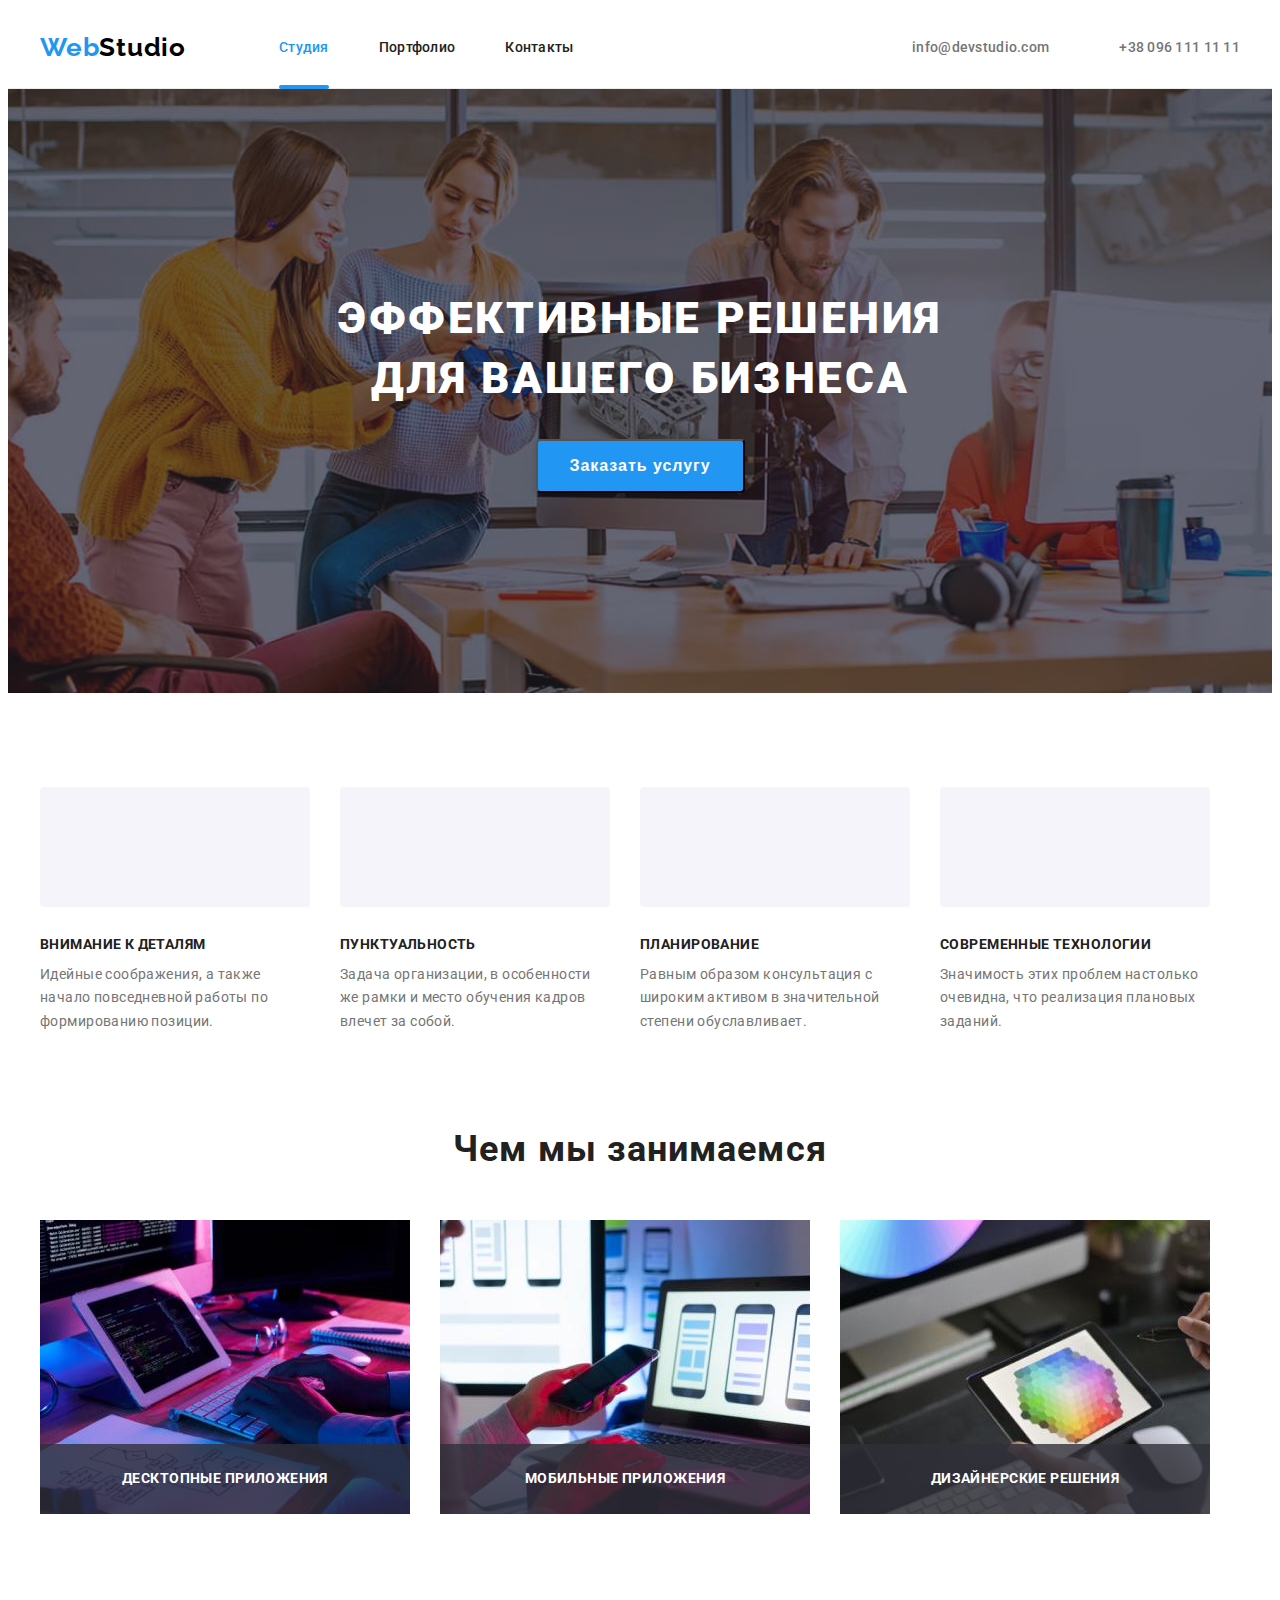
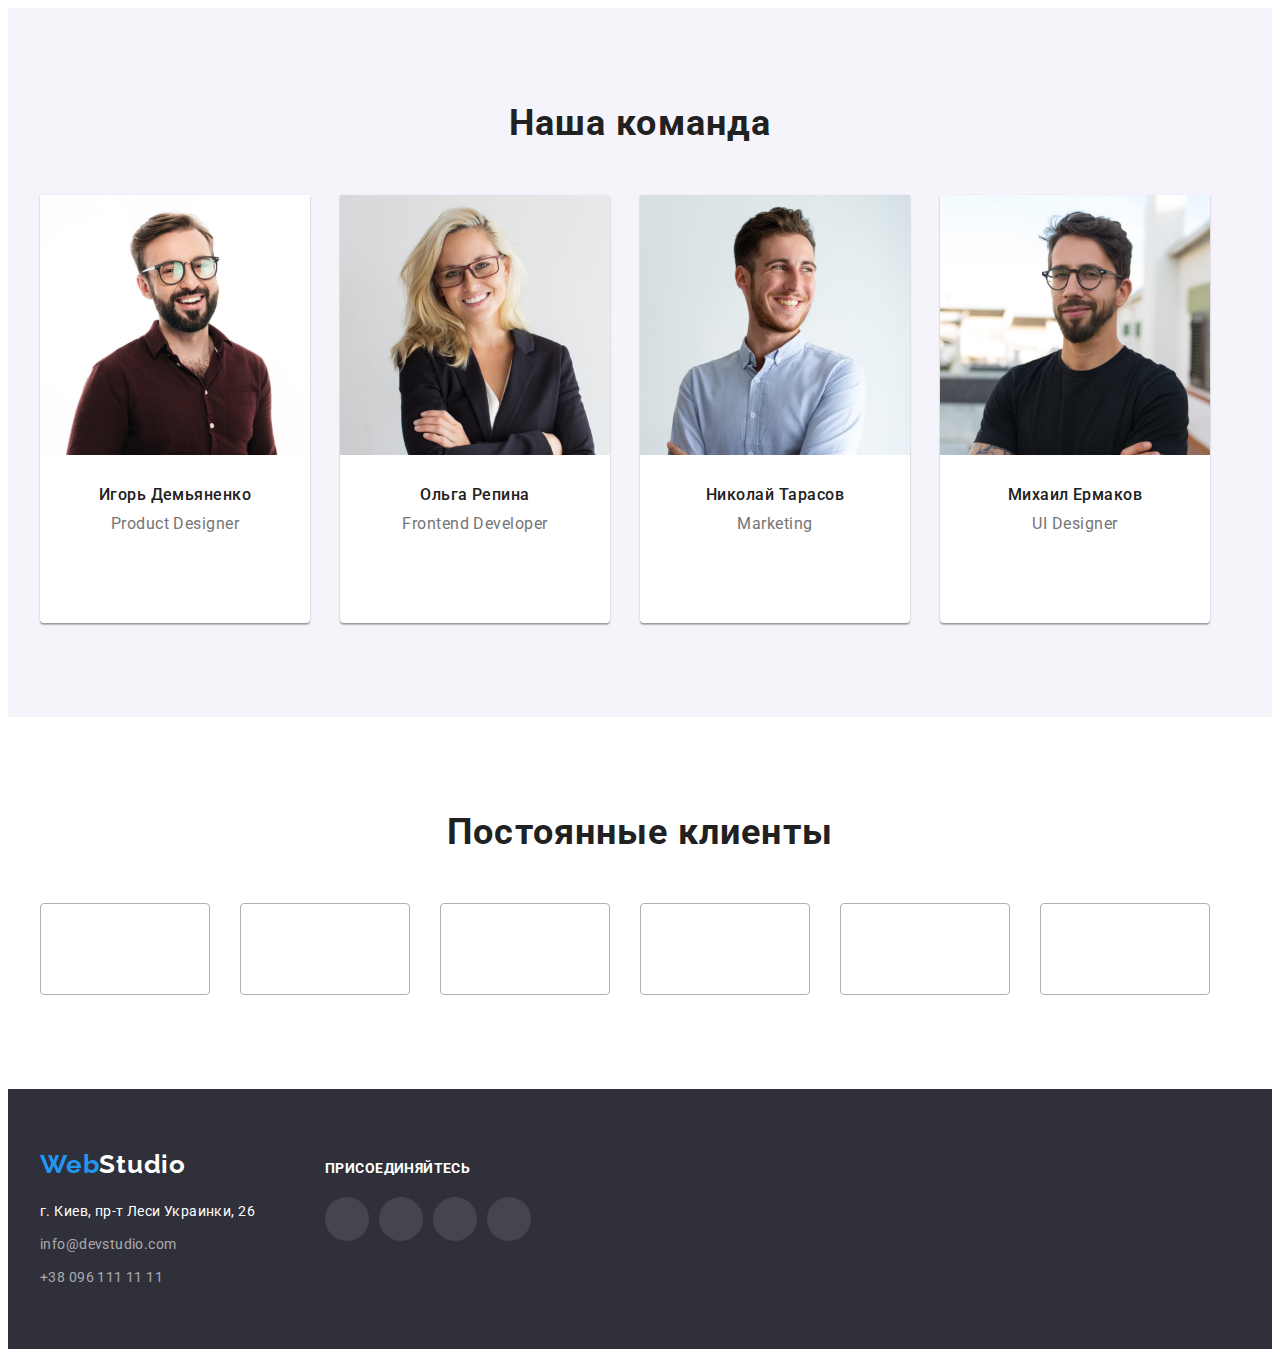
==== index.html @ ac51d645 "Добавляє першу частину модалки" ====
<!DOCTYPE html>
<html lang="ru">
    <head>
        <link rel="stylesheet" href="https://cdnjs.cloudflare.com/ajax/libs/modern-normalize/1.1.0/modern-normalize.min.css" integrity="sha512-wpPYUAdjBVSE4KJnH1VR1HeZfpl1ub8YT/NKx4PuQ5NmX2tKuGu6U/JRp5y+Y8XG2tV+wKQpNHVUX03MfMFn9Q==" crossorigin="anonymous" referrerpolicy="no-referrer"/>
        <meta charset="UTF-8">
        <meta http-equiv="X-UA-Compatible" content="IE=edge">
        <meta name="viewport" content="width=device-width, initial-scale=1.0">
        <title>Студия</title>
        <link rel="preconnect" href="https://fonts.googleapis.com">
        <link rel="preconnect" href="https://fonts.gstatic.com" crossorigin>
        <link href="https://fonts.googleapis.com/css2?family=Raleway:wght@700&family=Roboto:wght@400;500;700;900&display=swap" rel="stylesheet">
        <link rel="stylesheet" href="./css/style.css">
    </head>
    <body>
        <header class="header">
            <div class="container main-menu">
                <a href="./index.html" class="header-logo" lang="en"><span class="logo-first-part">Web</span><span class="logo-second-part">Studio</span></a>
                <nav class="header-nav">
                    <ul class="menu-list">
                        <li class="item"><a class="menu-link link current" href="./index.html">Студия</a></li>
                        <li class="item"><a class="menu-link link" href="./portfolio.html">Портфолио</a></li>
                        <li class="item"><a class="menu-link link" href="">Контакты</a></li>
                    </ul>
                </nav>
                <ul class="header-list">
                    <li class="header-item">
                        <a class="header-contacts link" href="mailto:info@devstudio.com" lang="en">
                        <svg class="header-icon" width="16" height="12">
                            <use href="./images/icons.svg#icon-envelope"></use>
                        </svg>
                        info@devstudio.com</a>
                    </li>
                    <li class="header-item">
                        <a class="header-contacts link" href="tel:+380961111111">
                        <svg class="header-icon" width="10" height="16">
                            <use href="./images/icons.svg#icon-smartphone"></use>
                        </svg>
                        +38 096 111 11 11</a>
                    </li>
                </ul>
            </div>
        </header>
        <main>
            <section class="hero-section">
                <div class="container">
                    <h1 class="hero-title centered">Эффективные решения для вашего бизнеса</h1>
                    <button type="button" class="button hero-btn" data-modal-open>Заказать услугу</button>
                                    </div>
            </section>
            <section class="section">
                <div class="container">
                <h2 class="visually-hidden">Особенности</h2>
                <ul class="features-list">
                    <li class="features-item">
                        <div class="features-icon-bg">
                            <svg class="features-icon" width="70" height="70">
                                <use href="./images/icons.svg#icon-antenna"></use>
                            </svg>
                        </div>
                        <h3 class="features-title">Внимание к деталям</h3>
                        <p class="features-text">Идейные соображения, а также начало повседневной работы по формированию позиции.</p>
                    </li>
                    <li class="features-item">
                        <div class="features-icon-bg">
                            <svg class="features-icon" width="70" height="70">
                                <use href="./images/icons.svg#icon-clock"></use>
                            </svg>
                        </div>
                        <h3 class="features-title">Пунктуальность</h3>
                        <p class="features-text">Задача организации, в особенности же рамки и место обучения кадров влечет за собой.</p>
                    </li>
                    <li class="features-item">
                        <div class="features-icon-bg">
                            <svg class="features-icon" width="70" height="70">
                                <use href="./images/icons.svg#icon-diagram"></use>
                            </svg>
                        </div>
                        <h3 class="features-title">Планирование</h3>
                        <p class="features-text">Равным образом консультация с широким активом в значительной степени обуславливает.</p>
                    </li>
                    <li class="features-item">
                        <div class="features-icon-bg">
                            <svg class="features-icon" width="70" height="70">
                                <use href="./images/icons.svg#icon-astronaut"></use>
                            </svg>
                        </div>
                        <h3 class="features-title">Современные технологии</h3>
                        <p class="features-text">Значимость этих проблем настолько очевидна, что реализация плановых заданий.</p>
                    </li>
                </ul>
                </div>
            </section>
            <section class="section about-section">
                <div class="container">
                    <h2 class="about-us-title">Чем мы занимаемся</h2>
                    <ul class="about-us-list">
                        <li class="about-us-item">
                            <div class="about-us-label">
                                <img src="./images/box1.jpg" alt="Человек пишет код" width="370">
                                <p class="about-us-text">Десктопные приложения</p>
                            </div>
                        </li>
                        <li class="about-us-item">
                            <div class="about-us-label">
                                <img src="./images/box2.jpg" alt="Женщина работает на ноутбуке" width="370">
                                <p class="about-us-text">Мобильные приложения</p>
                            </div>
                        </li>
                        <li class="about-us-item">
                            <div class="about-us-label">
                                <img src="./images/box3.jpg" alt="Женщина держит в руках планшет" width="370">
                                <p class="about-us-text">Дизайнерские решения</p>
                            </div>
                        </li>
                    </ul>
                </div>
            </section>
            <section class="section our-team-section">
                <div class="container">
                    <h2 class="our-team-title">Наша команда</h2>
                    <ul class="our-team-list">
                        <li class="our-team-item">
                            <img src="./images/img1.jpg" alt="Член команды 1" width="270">
                            <div class="our-team-description">
                                <h3 class="our-team-name">Игорь Демьяненко</h3>
                                <p lang="en" class="our-team-text">Product Designer</p>
                                <ul class="social-icon-list">
                                    <li class="social-icon-item">
                                        <a href="#" class="social-icon-link">
                                            <svg width="20" height="20">
                                                <use href="./images/icons.svg#icon-instagram"></use>
                                            </svg>
                                        </a>
                                    </li>
                                    <li class="social-icon-item">
                                        <a href="#" class="social-icon-link">
                                            <svg width="20" height="20">
                                                <use href="./images/icons.svg#icon-twitter"></use>
                                            </svg>
                                        </a>
                                    </li>
                                    <li class="social-icon-item">
                                        <a href="#" class="social-icon-link">
                                            <svg width="20" height="20">
                                                <use href="./images/icons.svg#icon-facebook"></use>
                                            </svg>
                                        </a>
                                    </li>
                                    <li class="social-icon-item">
                                        <a href="#" class="social-icon-link">
                                            <svg width="20" height="20">
                                                <use href="./images/icons.svg#icon-linkedin"></use>
                                            </svg>
                                        </a>
                                    </li>
                                </ul>
                            </div>
                        </li>
                        <li class="our-team-item">
                            <img src="./images/img2.jpg" alt="Член команды 2" width="270">
                            <div class="our-team-description">
                                <h3 class="our-team-name">Ольга Репина</h3>
                                <p lang="en" class="our-team-text">Frontend Developer</p>
                                <ul class="social-icon-list">
                                    <li class="social-icon-item">
                                        <a href="#" class="social-icon-link">
                                            <svg width="20" height="20">
                                                <use href="./images/icons.svg#icon-instagram"></use>
                                            </svg>
                                        </a>
                                    </li>
                                    <li class="social-icon-item">
                                        <a href="#" class="social-icon-link">
                                            <svg width="20" height="20">
                                                <use href="./images/icons.svg#icon-twitter"></use>
                                            </svg>
                                        </a>
                                    </li>
                                    <li class="social-icon-item">
                                        <a href="#" class="social-icon-link">
                                            <svg width="20" height="20">
                                                <use href="./images/icons.svg#icon-facebook"></use>
                                            </svg>
                                        </a>
                                    </li>
                                    <li class="social-icon-item">
                                        <a href="#" class="social-icon-link">
                                            <svg width="20" height="20">
                                                <use href="./images/icons.svg#icon-linkedin"></use>
                                            </svg>
                                        </a>
                                    </li>
                                </ul>
                            </div>
                        </li>
                        <li class="our-team-item">
                            <img src="./images/img3.jpg" alt="Член команды 3" width="270">
                            <div class="our-team-description">
                                <h3 class="our-team-name">Николай Тарасов</h3>
                                <p lang="en" class="our-team-text">Marketing</p>
                                <ul class="social-icon-list">
                                    <li class="social-icon-item">
                                        <a href="#" class="social-icon-link">
                                            <svg width="20" height="20">
                                                <use href="./images/icons.svg#icon-instagram"></use>
                                            </svg>
                                        </a>
                                    </li>
                                    <li class="social-icon-item">
                                        <a href="#" class="social-icon-link">
                                            <svg width="20" height="20">
                                                <use href="./images/icons.svg#icon-twitter"></use>
                                            </svg>
                                        </a>
                                    </li>
                                    <li class="social-icon-item">
                                        <a href="#" class="social-icon-link">
                                            <svg width="20" height="20">
                                                <use href="./images/icons.svg#icon-facebook"></use>
                                            </svg>
                                        </a>
                                    </li>
                                    <li class="social-icon-item">
                                        <a href="#" class="social-icon-link">
                                            <svg width="20" height="20">
                                                <use href="./images/icons.svg#icon-linkedin"></use>
                                            </svg>
                                        </a>
                                    </li>
                                </ul>
                                </div>
                        </li>
                        <li class="our-team-item">
                            <img src="./images/img4.jpg" alt="Член команды 4" width="270">
                            <div class="our-team-description">
                                <h3 class="our-team-name">Михаил Ермаков</h3>
                                <p lang="en" class="our-team-text">UI Designer</p>
                                <ul class="social-icon-list">
                                    <li class="social-icon-item">
                                        <a href="#" class="social-icon-link">
                                            <svg width="20" height="20">
                                                <use href="./images/icons.svg#icon-instagram"></use>
                                            </svg>
                                        </a>
                                    </li>
                                    <li class="social-icon-item">
                                        <a href="#" class="social-icon-link">
                                            <svg width="20" height="20">
                                                <use href="./images/icons.svg#icon-twitter"></use>
                                            </svg>
                                        </a>
                                    </li>
                                    <li class="social-icon-item">
                                        <a href="#" class="social-icon-link">
                                            <svg width="20" height="20">
                                                <use href="./images/icons.svg#icon-facebook"></use>
                                            </svg>
                                        </a>
                                    </li>
                                    <li class="social-icon-item">
                                        <a href="#" class="social-icon-link">
                                            <svg width="20" height="20">
                                                <use href="./images/icons.svg#icon-linkedin"></use>
                                            </svg>
                                        </a>
                                    </li>
                                </ul>
                            </div>
                        </li>
                    </ul>
                </div>
            </section>
            <section class="section">
                <div class="container">
                    <h2 class="clients-title">Постоянные клиенты</h2>
                    <ul class="clients-list">
                        <li class="clients-item">
                            <a href="#" class="clients-link">
                                <svg class="clients-logo" width="106" height="60">
                                    <use href="./images/icons.svg#icon-client1"></use>
                                </svg>
                            </a>
                        </li>
                        <li class="clients-item">
                            <a href="#" class="clients-link">
                                <svg class="clients-logo" width="106" height="60">
                                    <use href="./images/icons.svg#icon-client2"></use>
                                </svg>
                            </a>
                        </li>
                        <li class="clients-item">
                            <a href="#" class="clients-link">
                                <svg class="clients-logo" width="106" height="60">
                                    <use href="./images/icons.svg#icon-client3"></use>
                                </svg>
                            </a>
                        </li>
                        <li class="clients-item">
                            <a href="#" class="clients-link">
                                <svg class="clients-logo" width="106" height="60">
                                    <use href="./images/icons.svg#icon-client4"></use>
                                </svg>
                            </a>
                        </li>
                        <li class="clients-item">
                            <a href="#" class="clients-link">
                                <svg class="clients-logo" width="106" height="60">
                                    <use href="./images/icons.svg#icon-client5"></use>
                                </svg>
                            </a>
                        </li>
                        <li class="clients-item">
                            <a href="#" class="clients-link">
                                <svg class="clients-logo" width="106" height="60">
                                    <use href="./images/icons.svg#icon-client6"></use>
                                </svg>
                            </a>
                        </li>
                    </ul>
                </div>
            </section>
        </main>
        <footer class="footer">
            <div class="container">
                <div>
                    <a href="" class="footer-logo" lang="en"><span class="logo-first-part">Web</span><span class="logo-second-part">Studio</span></a>
                    <address class="footer-address">
                        <ul class="footer-address-list">
                            <li class="footer-address-item"><a class="footer-address-link link" href="https://goo.gl/maps/YVqeG4Qvas63cvU16" target="_blank" rel="noreferrer noopener">г. Киев, пр-т Леси Украинки, 26</a></li>
                            <li class="footer-address-item contacts"><a class="footer-address-link link" href="mailto:info@devstudio.com" lang="en">info@devstudio.com</a></li>
                            <li class="footer-address-item contacts"><a class="footer-address-link link" href="tel:+380961111111">+38 096 111 11 11</a></li>
                        </ul>
                    </address>
                </div>
                <div class="connect">
                    <h3 class="connect-title">присоединяйтесь</h3>
                    <ul class="connect-list">
                        <li class="connect-item">
                            <a href="#" class="connect-link">
                                <svg class="connect-logo" width="20" height="20">
                                    <use href="./images/icons.svg#icon-instagram"></use>
                                </svg>
                            </a>
                        </li>
                        <li class="connect-item">
                            <a href="#" class="connect-link">
                                <svg class="connect-logo" width="20" height="20">
                                    <use href="./images/icons.svg#icon-twitter"></use>
                                </svg>
                            </a>
                        </li>
                        <li class="connect-item">
                            <a href="#" class="connect-link">
                                <svg class="connect-logo" width="20" height="20">
                                    <use href="./images/icons.svg#icon-facebook"></use>
                                </svg>
                            </a>
                        </li>
                        <li class="connect-item">
                            <a href="#" class="connect-link">
                                <svg class="connect-logo" width="20" height="20">
                                    <use href="./images/icons.svg#icon-linkedin"></use>
                                </svg>
                            </a>
                        </li>
                    </ul>
                </div>
            </div>
        </footer>
        <div class="backdrop is-hidden" data-modal>
            <div class="modal">
                <button type="button" data-modal-close class="modal-close-btn">
                    <svg class="modal-close-icon" width=30px height=30px>
                        <use href="./images/icons.svg#icon-close"></use>
                    </svg>
                </button>
                <form action="#" class="modal-form">
                    <p class="modal-form-head">Оставьте свои данные, мы вам перезвоним</p>

                    <label class="modal-form-field"
                        >Имя
                        <input type="text" class="modal-form-input" name="user-name"/>
                        <svg class="modal-form-icon">
                            <use href="./images/icons.svg#icon-close"></use>
                        </svg>
                    </label>

                    <label class="modal-form-field"
                        >Телефон
                        <input type="tel" class="modal-form-input" name="user-tel"/>
                        <svg class="modal-form-icon">
                            <use href="./images/icons.svg#icon-close"></use>
                        </svg>
                    </label>
                    <label class="modal-form-field"
                        >Почта
                        <input type="email" class="modal-form-input" name="user-email"/>
                        <svg class="modal-form-icon">
                            <use href="./images/icons.svg#icon-close"></use>
                        </svg>
                    </label>
                    <label class="modal-form-field"
                        >Комментарий
                        <textarea class="modal-form-message" name="user-message"></textarea>
                    </label>
                    <button class="modal-form-button">Отправить</button>
                </form>
            </div>
        </div>
        <script src="./js/modal.js"></script>
    </body>
</html>
---- css/style.css ----
:root {
    --primary-header-color: #212121;
    --second-header-color: #757575;
    --primary-text-color: #212121;
    --second-text-color: #757575;
    --primary-title-color: #212121;
    --hero-title-color: #ffffff;
    --footer-color:  #ffffff;
    --accent-color: #2196F3;
    --main-background-color: #2F303A;
    --main-logo-color: #afb1b8;
    --projects-overlay-color: #ffffff;
}

body {
    font-family: 'Roboto', sans-serif;
    color: var(--primary-text-color);
}

.visually-hidden {
    position: absolute;
    width: 1px;
    height: 1px;
    margin: -1px;
    border: 0;
    padding: 0;
    white-space: nowrap;
    clip-path: inset(100%);
    clip: rect(0 0 0 0);
    overflow: hidden;
}

h1,
h2,
h3,
h4,
h5,
h6,
p {
    margin-top: 0;
    margin-bottom: 0;
}

ul,
ol {
    margin: 0;
    padding: 0;
    list-style: none;
}

img {
    display: block;
    max-width: 100%;
    height: auto;
}

a {
    text-decoration: none;
}

/* --------------header-------------------- */

.container {
    margin: 0 auto;
    padding-right: 15px;
    padding-left: 15px;
    width: 1200px;
    /* background: tomato; */
}

.link {
    text-decoration: none;
}

.header {
    /* width: 1600px; */
    border-bottom: 1px solid #ECECEC;
}
.header-logo {
    margin-right: 93px;
    padding-top: 24px;
    padding-bottom: 25px;
    font-family: Raleway;
    font-weight: 700;
    font-size: 26px;
    line-height: 1.19;
    letter-spacing: 0.03em;
    text-decoration: none;
}

.header-logo .logo-first-part {
    color: var(--accent-color);
}

.header-logo .logo-second-part {
    color: #000000;
}


.menu-link {
    display: block;
    padding-top: 32px;
    padding-bottom: 32px;
    font-weight: 500;
    font-size: 14px;
    line-height: 1.14;
    letter-spacing: 0.02em;
    color: var(--primary-header-color);
    cursor: pointer;
    transition: color 250ms cubic-bezier(0.4, 0, 0.2, 1);
}

.menu-link:hover, .menu-link:focus {
    color: var(--accent-color);
}

.menu-list {
    display: flex;
}

.menu-list .item:not(:last-child) {
    margin-right: 50px;
}

.menu-list .current {
    color: var(--accent-color)
}

.current {
    position: relative;
}

.current::after {
    content: '';
    position: absolute;
    left: 0;
    bottom: -1px;
    display: block;
    height: 4px;
    width: 100%;
    border-radius: 2px;
    background-color: var(--accent-color);
}

.header-list {
    display: flex;
    margin-left: auto;
}

.header-list .header-item:not(:last-child) {
    margin-right: 50px;
}

.header-contacts {
    display: flex;
    align-items: center;
    padding-top: 32px;
    padding-bottom: 32px;
    font-weight: 500;
    font-size: 14px;
    line-height: 1.14;
    letter-spacing: 0.02em;
    color: var(--second-header-color);
    transition: color 250ms cubic-bezier(0.4, 0, 0.2, 1);
}

.header-icon {
    margin-right: 10px;
    fill: currentColor;
    transition: fill 250ms cubic-bezier(0.4, 0, 0.2, 1);
}

.header-contacts:hover, .header-contacts:focus {
    color: var(--accent-color);
}

.header-icon:hover, .header-icon:focus {
    fill: var(--accent-color);
}

.header-list .header-contacts {
    text-align: center;
}

.header .container {
    display: flex;
    align-items: center;
}

/* ------------------hero------------------------- */

.hero-section {
    padding: 200px 0;
    text-align: center;
    max-width: 1600px;
    margin-left: auto;
    margin-right: auto;
    background-image: linear-gradient(rgba(47, 48, 58, 0.4),rgba(47, 48, 58, 0.4) ), url(../images/hero.jpg);
    background-repeat: no-repeat;
    background-position: center;
    background-size: cover;
}

.centered {
    text-align: center;
}

.hero-title {
    margin-top: 0;
    margin-bottom: 30px;
    margin-right: auto;
    margin-left: auto;
    width: 696px;
    font-weight: 900;
    font-size: 44px;
    line-height: 1.36;
    letter-spacing: 0.06em;
    text-transform: uppercase;
    color: var(--hero-title-color);
}

.button {
    display: inline-block;
}

.hero-btn {
    cursor: pointer;
    padding: 10px 32px;
    min-width: 200px;
    font-weight: 700;
    font-size: 16px;
    line-height: 1.87;
    letter-spacing: 0.06em;
    background: var(--accent-color);
    color: #FFFFFF;
    box-shadow: 0px 4px 4px rgba(0, 0, 0, 0.15);
    border-radius: 4px;
    transition: background-color 250ms cubic-bezier(0.4, 0, 0.2, 1), box-shadow 250ms cubic-bezier(0.4, 0, 0.2, 1);
}

.hero-btn:hover, .hero-btn:focus {
    background-color: #188CE8;
}

.backdrop {
    position: fixed;
    top: 0;
    left: 0;
    width: 100%;
    height: 100%;
    background-color: rgba(0, 0, 0, 0.1);

    opacity: 1;
    transition: opacity 250ms cubic-bezier(0.4, 0, 0.2, 1), visibility 250ms cubic-bezier(0.4, 0, 0.2, 1);
}

.backdrop.is-hidden {
    visibility: hidden;
    opacity: 0;
    pointer-events: none;
}

.backdrop.is-hidden .modal {
    transform: translate(-50%,-50%) scale(0,9);
    opacity: 0;
    transition: transform 250ms cubic-bezier(0.4, 0, 0.2, 1);
}

.modal {
    position: absolute;
    top: 50%;
    left: 50%;
    min-width: 528px;
    min-height: 581px;
    background-color: #ffffff;
    box-shadow: 0px 1px 3px rgba(0, 0, 0, 0.12), 0px 1px 1px rgba(0, 0, 0, 0.14), 0px 2px 1px rgba(0, 0, 0, 0.2);
    border-radius: 4px;
    opacity: 1;

    padding: 40px;

    transform: translate(-50%,-50%) scale(1);
    transition: transform 250ms cubic-bezier(0.4, 0, 0.2, 1), opacity 250ms cubic-bezier(0.4, 0, 0.2, 1), scale 250ms cubic-bezier(0.4, 0, 0.2, 1);
}

.modal-close-icon {
    fill: currentColor;
}

.modal-close-btn {
    position: absolute;
    display: flex;
    align-items: center;
    justify-content: center;
    width: 30px;
    height: 30px;
    top: 8px;
    right: 8px;
    border: 1px solid rgba(0, 0, 0, 0.1);
    border-radius: 50%;
    color: inherit;
    background-color: white;
    cursor: pointer;
}

.modal-close-btn:hover,
.modal-close-btn:focus {
    color: var(--accent-color);
}

.modal-form {
    display: flex;
    flex-direction: column;
}

.modal-form-head {
    font-weight: 700;
    font-size: 20px;
    line-height: 1.15;
    text-align: center;
    letter-spacing: 0.03em;
    text-align: center;
    color: #212121;
    margin-bottom: 12px;
}

.modal-form-field {
    font-weight: 400;
    font-size: 12px;
    line-height: 1.17;
    /* identical to box height */
    letter-spacing: 0.01em;
    color: var(--second-text-color);
    margin-bottom: 10px;
}

.modal-form-input {
    width: 100%;
    height: 40px;
    border: 1px solid rgba(33, 33, 33, 0.2);
    border-radius: 4px;
    margin-top: 4px;
    padding-left: 12px;
}

.modal-form-message {
    width: 100%;
    height: 120px;
    border: 1px solid rgba(33, 33, 33, 0.2);
    border-radius: 4px;
    margin-top: 4px;
    resize: none;
    margin-top: 4px;
    padding: 12px 16px;
    }

.modal-form-button {
    /* align-self: center; */
    margin-bottom: 20px;
}

/* --------------features---------------- */

.section {
    padding-top: 94px;
    padding-bottom: 94px;
}

.features-list {
display: flex;
flex-wrap: wrap;
}

.features-icon-bg {
    display: inline-flex;
    align-items: center;
    justify-content: center;
    margin-bottom: 30px;
    width: 270px;
    height: 120px;
    background-color: #F5F4FA;
    border-radius: 4px;
}

/* .features-icon {
    display: flex;
    align-items: center;
    justify-content: center;
} */

.features-item {
    width: 270px;
}

.features-list .features-item:not(:last-child) {
    margin-right: 30px;
}

.features-title {
    margin-bottom: 10px;
    font-weight: 700;
    font-size: 14px;
    line-height: 1.14;
    letter-spacing: 0.03em;
    text-transform: uppercase;
}

.features-text {
    margin-top: 0;
    font-weight: 400;
    font-size: 14px;
    line-height: 1.71;
    letter-spacing: 0.03em;
    color: var(--second-text-color);
}

/* ----------about-us-------------- */

.about-section {
    padding-top: 0;
}

.about-us-list {
    display: flex;
    flex-wrap: wrap;
}

.about-us-item:not(:last-child) {
    margin-right: 30px;
}

.about-us-title {
    margin-bottom: 50px;
    font-weight: 700;
    font-size: 36px;
    line-height: 1.17;
    text-align: center;
    letter-spacing: 0.03em;
}

.about-us-label {
    position: relative;
}

.about-us-text {
    position: absolute;
    bottom: 0;
    left: 0;
    height: 70px;
    display: flex;
    align-items: center;
    justify-content: center;
    font-weight: 700;
    font-size: 14px;
    line-height: 1.14;
    text-align: center;
    letter-spacing: 0.03em;
    text-transform: uppercase;
    color: #FFFFFF;
    background-color: rgba(47, 48, 58, 0.8);
    width: 100%;
}

/* ---------our-team--------------- */

.our-team-item {
    background: #FFFFFF;
    box-shadow: 0px 1px 3px rgba(0, 0, 0, 0.12), 0px 1px 1px rgba(0, 0, 0, 0.14), 0px 2px 1px rgba(0, 0, 0, 0.2);
    border-radius: 0px 0px 4px 4px;

}

.our-team-item:not(:last-child) {
    margin-right: 30px;
}

.our-team-section {
    background-color: #F5F4FA;
}

.our-team-list {
    display: flex;
}

.our-team-title {
    margin-bottom: 50px;
    font-weight: 700;
    font-size: 36px;
    line-height: 1.17;
    text-align: center;
    letter-spacing: 0.03em;
}

.our-team-description {
    padding: 30px 0;
}

.our-team-name {
    margin-bottom: 10px;
    font-weight: 500;
    font-size: 16px;
    line-height: 1.19;
    text-align: center;
    letter-spacing: 0.03em;
}

.our-team-text {
    font-size: 16px;
    line-height: 1.19;
    text-align: center;
    letter-spacing: 0.03em;
    color: var(--second-text-color);
    margin-bottom: 16px;
}

.social-icon-list {
    display: flex;
    justify-content: center;
    align-items: center;
}

.social-icon-item:not(:last-child) {
    margin-right: 10px;
}

.social-icon-link {
    display: flex;
    justify-content: center;
    align-items: center;
    border-radius: 50%;
    width: 44px;
    height: 44px;
    fill: var(--main-logo-color);
    background-color: #ffffff;
    transition: fill 250ms cubic-bezier(0.4, 0, 0.2, 1), background-color 250ms cubic-bezier(0.4, 0, 0.2, 1);
}

.social-icon-link:hover, .social-icon-link:focus {
    fill: #ffffff;
    background-color: var(--accent-color);
    border-radius: 50%;
}

/* -------------clients------------- */

.clients-title {
    margin-bottom: 50px;
    font-weight: 700;
    font-size: 36px;
    line-height: 1.17;
    text-align: center;
    letter-spacing: 0.03em;
}

.clients-list {
    display: flex;
}

.clients-item {
    width: 170px;
    height: 92px;
}

.clients-item:not(:last-child) {
    margin-right: 30px;
}

.clients-link {
    display: flex;
    justify-content: center;
    align-items: center;
    width: 100%;
    height: 100%;
    fill: var(--main-logo-color);
    border: 1px solid #afb1b8;
    box-sizing: border-box;
    border-radius: 4px;
    transition: fill 250ms cubic-bezier(0.4, 0, 0.2, 1), color 250ms cubic-bezier(0.4, 0, 0.2, 1);
}

.clients-link:hover, .clients-logo:hover,
.clients-link:focus, .clients-logo:focus {
    fill: var(--accent-color);
    border-color: var(--accent-color);
}

/* .clients:hover, .clients:focus {
    fill: var(--accent-color);
    border-color: var(--accent-color);
} */

/* ------------filter-------------- */

.portfolio-section {
    padding-top: 94px;
    padding-bottom: 94px;
}

.filter-list {
    display: flex;
    justify-content: center;
    margin-bottom: 50px;
}

.filter-item:not(:last-child) {
    margin-right: 8px;
}

.filter-btn {
    display: inline-block;
    padding: 6px 22px;
    min-width: 73px;
    background: #F5F4FA;
    border-radius: 4px;
    border: transparent;
    font-family: inherit;
    font-weight: 500;
    font-size: 16px;
    line-height: 1.62;
    text-align: center;
    letter-spacing: 0.03em;
    color: var(--primary-text-color);
    cursor: pointer;
    transition: color 250ms cubic-bezier(0.4, 0, 0.2, 1), background-color 250ms cubic-bezier(0.4, 0, 0.2, 1), box-shadow 250ms cubic-bezier(0.4, 0, 0.2, 1);
}

.btn-active,
.filter-btn:hover,
.filter-btn:focus {
    color: #FFFFFF;
    background-color: var(--accent-color);
    box-shadow: 0px 3px 1px rgba(0, 0, 0, 0.1), 0px 1px 2px rgba(0, 0, 0, 0.08), 0px 2px 2px rgba(0, 0, 0, 0.12);
}

/* ------------projects------------ */

.projects-list {
    display: flex;
    flex-wrap: wrap;
    background-color: #FFFFFF;
}

.projects-item {
    width: calc((100% - 60px) / 3);
    margin-right: 30px;
    margin-bottom: 30px;
}

/* Alternative */

/* .projects-item {
    width: 370px;
    margin-right: 30px;
    margin-bottom: 30px;
} */

.projects-item:nth-child(3n) {
    margin-right: 0;
}

.projects-item:nth-last-child(-n+3) {
    margin-bottom: 0;
}

.projects-link {
    display: block;
    transition: box-shadow 250ms cubic-bezier(0.4, 0, 0.2, 1)
}

.projects-link:hover, .projects-link:focus {
    box-shadow: 0px 1px 1px rgba(0, 0, 0, 0.12), 0px 4px 4px rgba(0, 0, 0, 0.06), 1px 4px 6px rgba(0, 0, 0, 0.16);
}

.projects-thumb {
    position: relative;
    overflow: hidden;
}

.projects-overlay {
    position: absolute;
    top: 0;
    left: 0;
    width: 100%;
    height: 100%;

    color: var(--projects-overlay-color);
    font-size: 18px;
    line-height: 1.56;
    letter-spacing: 0.03em;
    background: rgba(33, 150, 243, 0.9);
    padding: 63px 24px;
    transform: translateY(100%);
    transition: transform 250ms cubic-bezier(0.4, 0, 0.2, 1);
}

.projects-link:hover .projects-overlay,
.projects-link:focus .projects-overlay {
    transform: translateY(0);
    opacity: 1;
}


.projects-description {
    padding: 20px 24px;
    border-right: 1px solid #EEEEEE;
    border-bottom: 1px solid #EEEEEE;
    border-left: 1px solid #EEEEEE;
}

.projects-title {
    margin-bottom: 4px;
    font-weight: 700;
    font-size: 18px;
    color: var(--primary-text-color);
    line-height: 2;
    letter-spacing: 0.06em;
}

.projects-text {
    font-weight: normal;
    font-size: 16px;
    line-height: 1.87;
    letter-spacing: 0.03em;
    color: var(--second-text-color);
}

/* ------------footer-------------- */

.footer {
    padding-top: 60px;
    padding-bottom: 60px;
    background-color: var(--main-background-color);
}

.footer .container {
    display: flex;
    align-items: baseline;
}


.footer-logo {
    margin-top: 0;
    margin-bottom: 20px;
    font-family: Raleway;
    font-weight: 700;
    font-size: 26px;
    line-height: 1.19;
    letter-spacing: 0.03em;
    text-decoration: none;
}

.footer-logo .logo-first-part {
    color: var(--accent-color);
}

.footer-logo .logo-second-part {
    color: var(--footer-color);
}

/* -----------address----------- */

.footer-address {
    margin-top: 20px;
    margin-right: 70px;
}

.footer-address-item {
    margin-bottom: 9px;
    font-family: inherit;
    font-style: normal;
    font-size: 14px;
    line-height: 1.71;
    letter-spacing: 0.03em;
}

.footer-address-item:last-child {
    margin-bottom: 0;
}

.footer-address-link {
    color: var(--footer-color);
    transition: color 250ms cubic-bezier(0.4, 0, 0.2, 1);
}

.footer-address .contacts .footer-address-link {
    color: rgba(255, 255, 255, 0.6);
}

.footer-address .contacts .footer-address-link:hover {
    color: var(--accent-color);
}

.footer-address .contacts .footer-address-link:focus {
    color: var(--accent-color);
}

/* -------connect--------- */

.connect {
    display: inline-block;
    justify-content: center;
    align-items: center;
    /* margin-top: 72px;
    margin-bottom: 100px; */
    padding: 0;
    width: 206px;
    height: 80px;
}

.connect-title {
    font-weight: 700;
    font-size: 14px;
    line-height: 1.14;
    letter-spacing: 0.03em;
    text-transform: uppercase;
    color: var(--footer-color);
    margin-bottom: 20px;
}

.connect-list {
    display: flex;
    justify-content: center;
    align-items: center;
}

.connect-item:not(:last-child) {
    margin-right: 10px;
}

/* .connect-item {
    background-color: rgba(255, 255, 255, 0.1);
    border-radius: 50%;
} */

.connect-link {
    display: flex;
    justify-content: center;
    align-items: center;
    width: 44px;
    height: 44px;
    background-color: rgba(255, 255, 255, 0.1);
    border-radius: 50%;
    transition: background-color 250ms cubic-bezier(0.4, 0, 0.2, 1);
}

.connect-logo {
    fill: var(--footer-color);
}

.connect-link:hover, .connect-logo:hover,
.connect-link:focus, .connect-logo:focus {
    background-color: var(--accent-color);
}
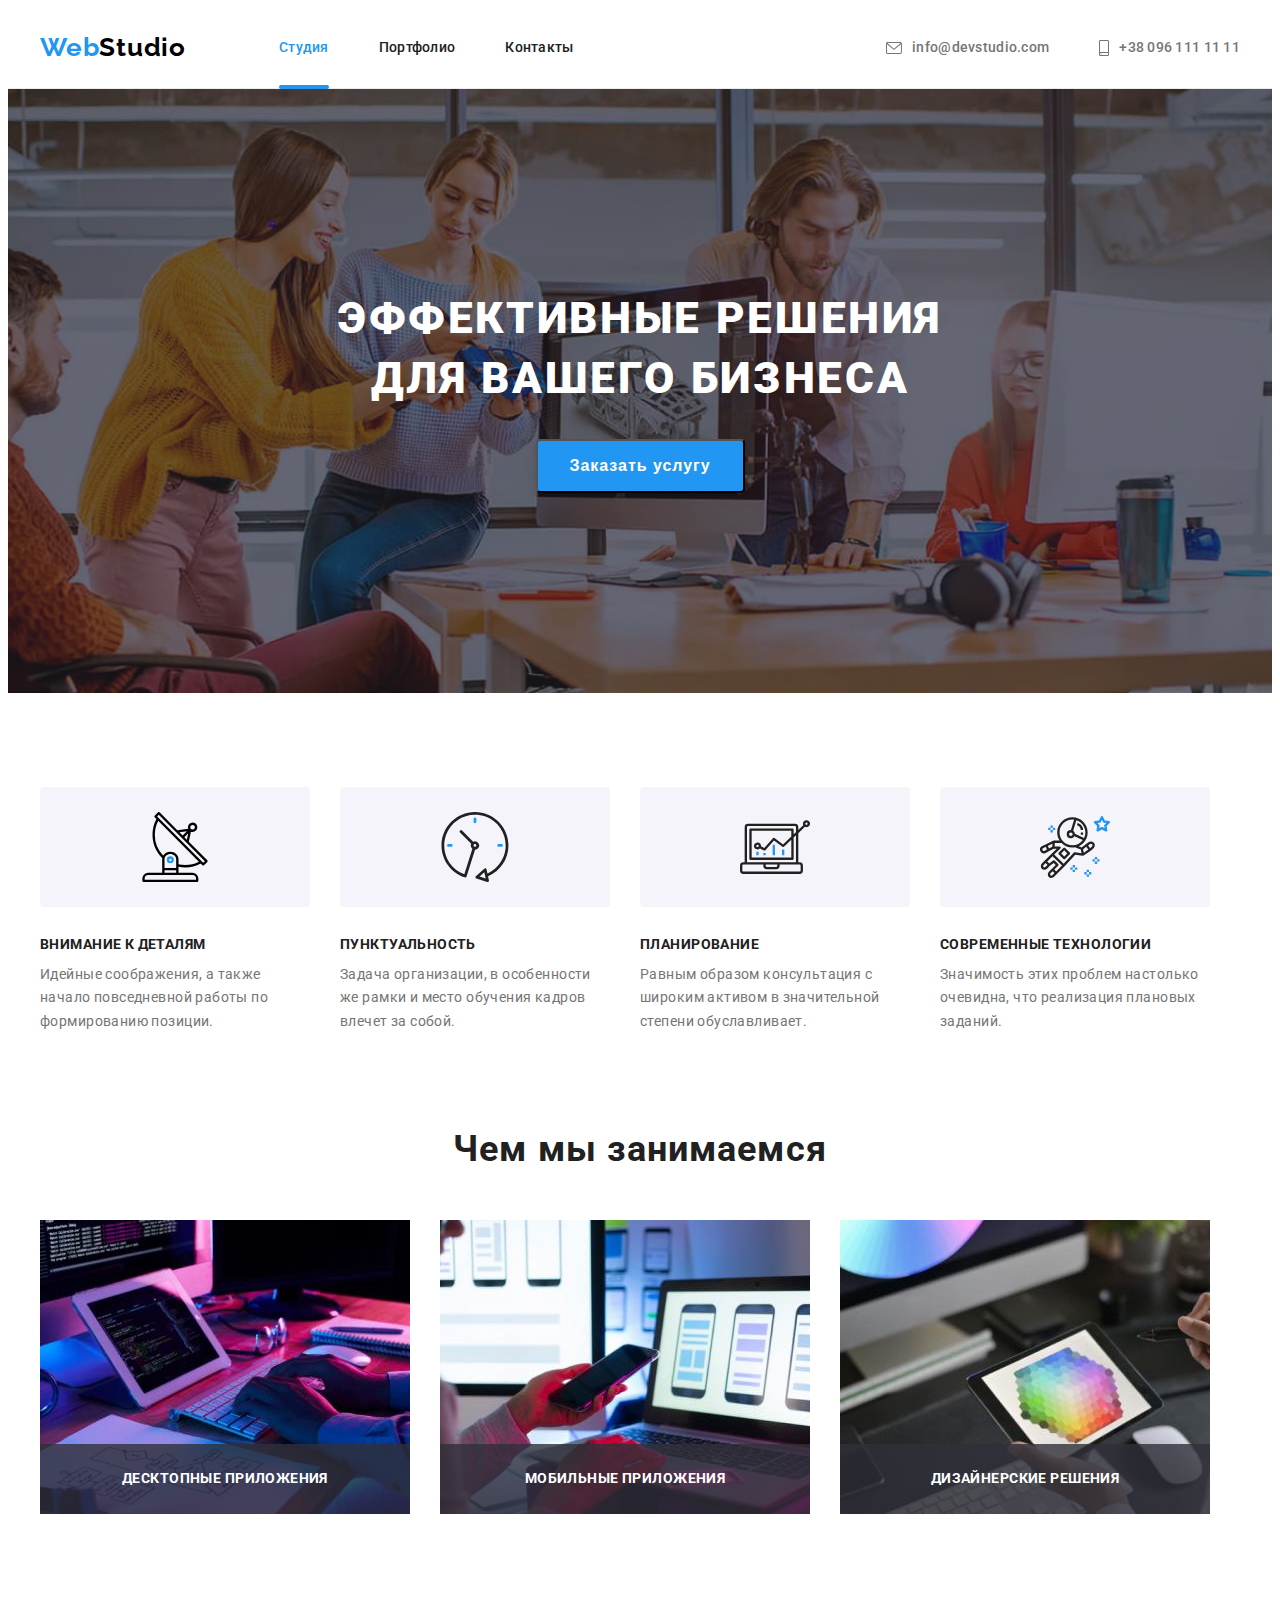
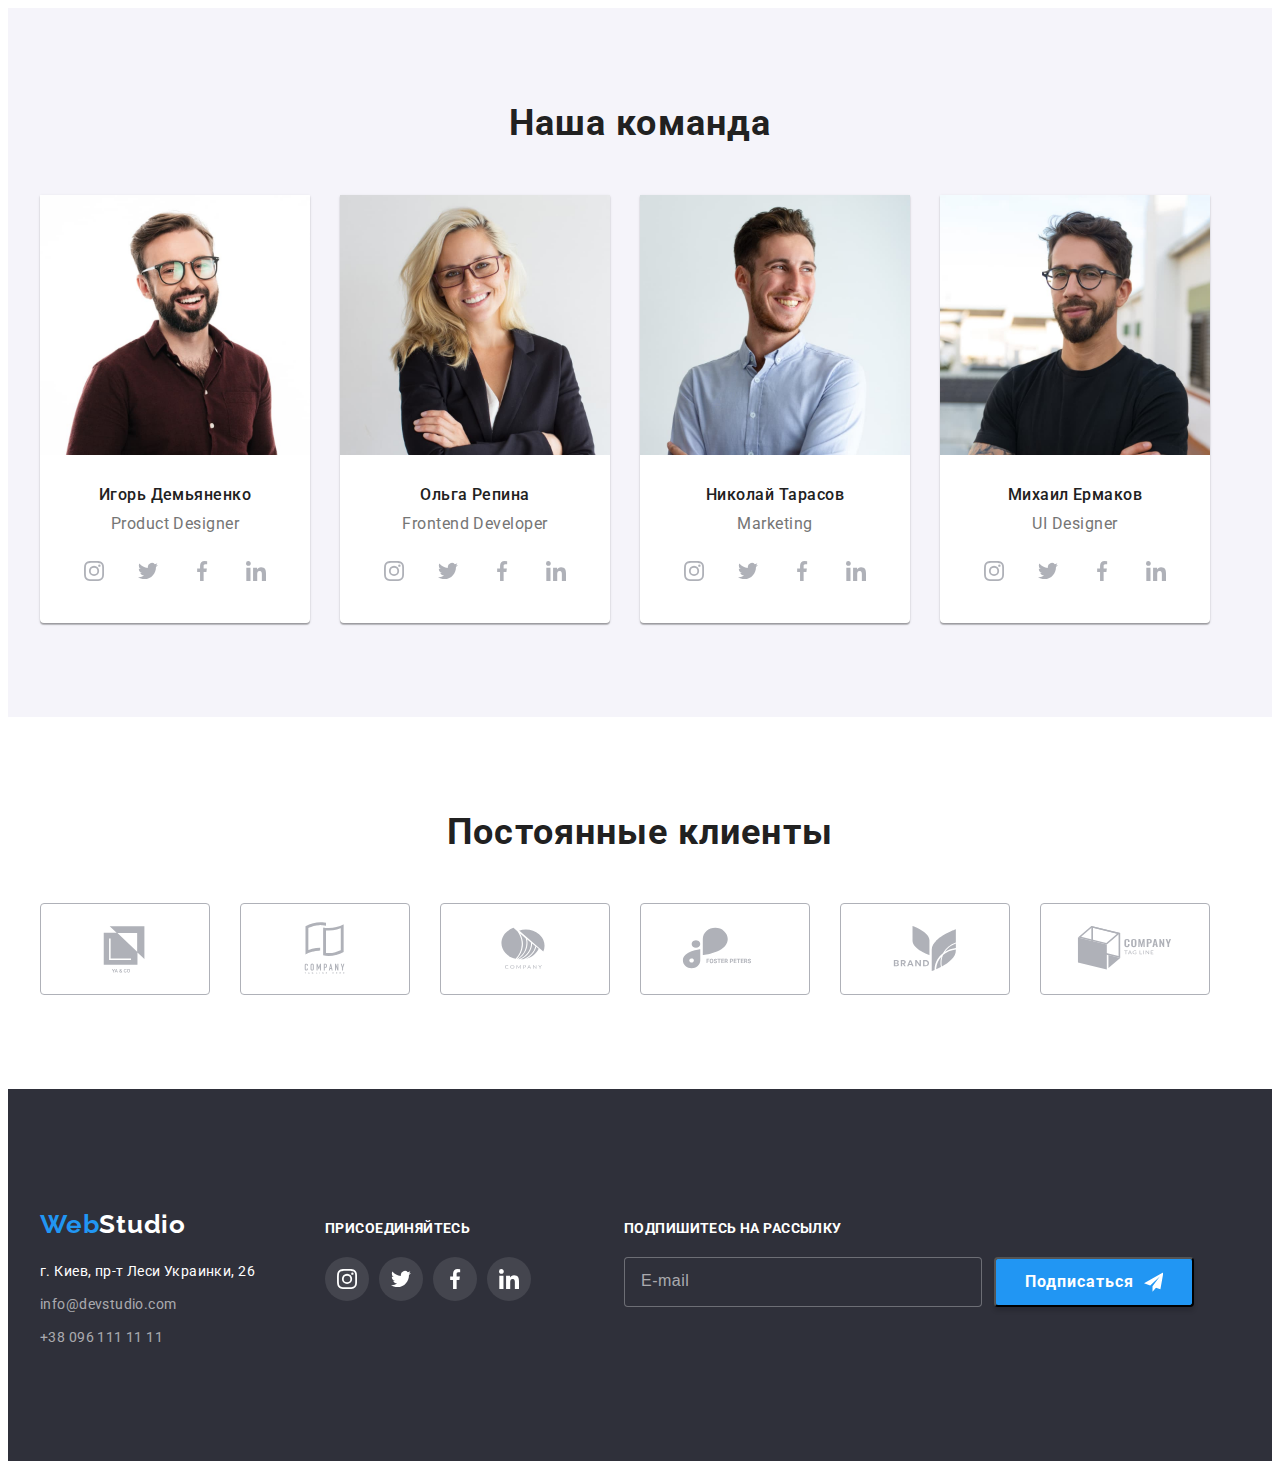
==== commit c0048f06: "Добавляє дз№6" ====
--- a/index.html
+++ b/index.html
@@ -365,6 +365,18 @@
                         </li>
                     </ul>
                 </div>
+                <div class="subscribe">
+                    <form action="#" class="subscribe-form">
+                        <p class="subscribe-title">Подпишитесь на рассылку</p>
+                        <div class="subscribe-input">
+                            <input type="email" name="email" class="email-input" placeholder="E-mail">
+                            <button type="submit" class="subscribe-button">Подписаться <svg class="subscribe-icon">
+                            <use href="./images/icons.svg#icon-send"></use>
+                            </svg>
+                            </button>
+                        </div>
+                    </form>
+                </div>
             </div>
         </footer>
         <div class="backdrop is-hidden" data-modal>
@@ -379,31 +391,39 @@
 
                     <label class="modal-form-field"
                         >Имя
-                        <input type="text" class="modal-form-input" name="user-name"/>
-                        <svg class="modal-form-icon">
-                            <use href="./images/icons.svg#icon-close"></use>
-                        </svg>
+                        <span class="modal-form-wrapper">
+                                <input type="text" class="modal-form-input" name="user-name" minlength="2" pattern="[a-zA-Zа-яёА-ЯЁ]+" title="Имя должно содержать символы кириллицы или латиницы" required/>
+                                <svg class="modal-form-icon">
+                                <use href="./images/icons.svg#icon-person"></use>
+                            </svg>
+                        </span>
                     </label>
 
                     <label class="modal-form-field"
                         >Телефон
-                        <input type="tel" class="modal-form-input" name="user-tel"/>
-                        <svg class="modal-form-icon">
-                            <use href="./images/icons.svg#icon-close"></use>
-                        </svg>
+                        <span class="modal-form-wrapper">
+                            <input type="tel" class="modal-form-input" name="user-tel" title="067-000-00-00" pattern="[0-9]{3}-[0-9]{3}-[0-9]{2}-[0-9]{2}" required/>
+                            <svg class="modal-form-icon">
+                            <use href="./images/icons.svg#icon-phone"></use>
+                            </svg>
+                        </span>
                     </label>
                     <label class="modal-form-field"
                         >Почта
-                        <input type="email" class="modal-form-input" name="user-email"/>
-                        <svg class="modal-form-icon">
-                            <use href="./images/icons.svg#icon-close"></use>
-                        </svg>
+                        <span class="modal-form-wrapper">
+                            <input type="email" class="modal-form-input" name="user-email" required/>
+                            <svg class="modal-form-icon">
+                            <use href="./images/icons.svg#icon-email"></use>
+                            </svg>
+                        </span>
                     </label>
                     <label class="modal-form-field"
                         >Комментарий
-                        <textarea class="modal-form-message" name="user-message"></textarea>
+                        <textarea class="modal-form-message" name="user-message" placeholder="Введите текст"></textarea>
                     </label>
-                    <button class="modal-form-button">Отправить</button>
+                    <input type="checkbox" id="accept-policy" class="policy-checkbox visually-hidden" name="accept"/>
+                    <label for="accept-policy" class="modal-form-checbox-label">Соглашаюсь с рассылкой и принимаю &nbsp <a href="#"> Условия договора</a></label>
+                    <button type="submit" class="modal-form-button">Отправить</button>
                 </form>
             </div>
         </div>
--- a/css/style.css
+++ b/css/style.css
@@ -249,6 +249,7 @@
     width: 100%;
     height: 100%;
     background-color: rgba(0, 0, 0, 0.1);
+    backdrop-filter: blur(15px);
 
     opacity: 1;
     transition: opacity 250ms cubic-bezier(0.4, 0, 0.2, 1), visibility 250ms cubic-bezier(0.4, 0, 0.2, 1);
@@ -278,6 +279,7 @@
     opacity: 1;
 
     padding: 40px;
+    z-index: 100;
 
     transform: translate(-50%,-50%) scale(1);
     transition: transform 250ms cubic-bezier(0.4, 0, 0.2, 1), opacity 250ms cubic-bezier(0.4, 0, 0.2, 1), scale 250ms cubic-bezier(0.4, 0, 0.2, 1);
@@ -301,6 +303,7 @@
     color: inherit;
     background-color: white;
     cursor: pointer;
+    transition: color 250ms cubic-bezier(0.4, 0, 0.2, 1);
 }
 
 .modal-close-btn:hover,
@@ -334,13 +337,41 @@
     margin-bottom: 10px;
 }
 
+.modal-form-wrapper {
+    position: relative;
+    display: block;
+    margin-top: 4px;
+}
+
 .modal-form-input {
     width: 100%;
     height: 40px;
     border: 1px solid rgba(33, 33, 33, 0.2);
     border-radius: 4px;
-    margin-top: 4px;
-    padding-left: 12px;
+    padding: 0 10px 0 42px;
+    transition: border-color 250ms cubic-bezier(0.4, 0, 0.2, 1);
+}
+
+.modal-form-input:focus {
+    outline: none;
+    border-color: var(--accent-color);
+}
+
+.modal-form-icon {
+    position: absolute;
+    display: flex;
+    align-items: center;
+    justify-content: center;
+    top: 50%;
+    left: 12px;
+    transform: translateY(-50%);
+    width: 18px;
+    height: 18px;
+    transition: fill 250ms cubic-bezier(0.4, 0, 0.2, 1);
+}
+
+.modal-form-input:focus + .modal-form-icon {
+    fill: var(--accent-color);
 }
 
 .modal-form-message {
@@ -350,14 +381,89 @@
     border-radius: 4px;
     margin-top: 4px;
     resize: none;
-    margin-top: 4px;
     padding: 12px 16px;
+    transition: border-color 250ms cubic-bezier(0.4, 0, 0.2, 1);
     }
 
+.modal-form-message:focus {
+    outline: none;
+    border-color: var(--accent-color);
+}
+
+.modal-form-message::placeholder {
+    font-family: inherit;
+    font-weight: 400;
+}
+
+.modal-form-checbox-label {
+    display: flex;
+    align-items: center;
+    justify-content: center;
+    font-weight: 400;
+    font-size: 14px;
+    line-height: 1.71;
+    letter-spacing: 0.03em;
+    color: var(--second-text-color);
+    margin-bottom: 30px;
+}
+
+.modal-form-checbox-label::before {
+    display: block;
+    content: '';
+    width: 16px;
+    height: 15px;
+    border: 1px solid #212121;
+    border-radius: 2px;
+    margin-right: 7px;
+    outline: none;
+    cursor: pointer;
+    transition: outline 250ms cubic-bezier(0.4, 0, 0.2, 1);
+}
+
+.modal-form-checbox-label a {
+    color: var(--accent-color);
+    text-decoration: underline;
+}
+
+.policy-checkbox:checked + .modal-form-checbox-label::before {
+    background-color: var(--accent-color);
+    background-image: url(../images/icon-check.svg);
+    border-color: transparent;
+    background-size: contain;
+    background-origin: border-box;
+    background-position: center;
+}
+
+.policy-checkbox:focus + .modal-form-checbox-label::before {
+    outline: 1px solid var(--accent-color);
+}
+
 .modal-form-button {
-    /* align-self: center; */
-    margin-bottom: 20px;
-}
+    display: block;
+    width: 200px;
+    height: 50px;
+    margin: 0 auto;
+    font-weight: 700;
+    font-size: 16px;
+    line-height: 1.87;
+    /* identical to box height, or 187% */
+    text-align: center;
+    letter-spacing: 0.06em;
+    color: #ffffff;
+    background-color: var(--accent-color);
+    box-shadow: 0px 4px 4px rgba(0, 0, 0, 0.15);
+    border-radius: 4px;
+    border: none;
+    cursor: pointer;
+    transition: background-color 250ms cubic-bezier(0.4, 0, 0.2, 1);
+}
+
+.modal-form-button:hover,
+.modal-form-button:focus {
+    background-color: #188CE8;
+}
+
+
 
 /* --------------features---------------- */
 
@@ -805,6 +911,7 @@
     padding: 0;
     width: 206px;
     height: 80px;
+    margin-right: 93px;
 }
 
 .connect-title {
@@ -850,4 +957,94 @@
 .connect-link:hover, .connect-logo:hover,
 .connect-link:focus, .connect-logo:focus {
     background-color: var(--accent-color);
-}+}
+
+.subscribe {
+    display: inline-flex;
+    justify-content: center;
+    align-items: center;
+    margin-top: 72px;
+    margin-bottom: 94px;
+
+    padding: 0;
+}
+
+.subscribe-form {
+    display: flex;
+    flex-direction: column;
+}
+
+.subscribe-title {
+    font-weight: 700;
+    font-size: 14px;
+    line-height: 1.14;
+    letter-spacing: 0.03em;
+    text-transform: uppercase;
+    color: var(--footer-color);
+    margin-bottom: 20px;
+}
+
+.subscribe-input {
+    display: inline-flex;
+}
+
+.email-input {
+    width: 358px;
+    height: 50px;
+    background-color:var(--main-background-color);
+    padding: 15px 16px;
+    border: 1px solid rgba(255, 255, 255, 0.3);
+    box-sizing: border-box;
+    box-shadow: (0px 4px 4px rgba(0, 0, 0, 0.15));
+    border-radius: 4px;
+    transition: border-color 250ms cubic-bezier(0.4, 0, 0.2, 1);
+}
+
+.email-input:hover,
+.email-input:focus {
+    border-color: var(--footer-color);
+}
+
+.email-input::placeholder {
+    font-weight: 400;
+    font-size: 16px;
+    line-height: 1.25;
+    display: flex;
+    align-items: center;
+    letter-spacing: 0.03em;
+    color: rgba(255, 255, 255, 0.6);
+}
+
+.subscribe-button {
+    display: inline-flex;
+    justify-content: center;
+    align-items: center;
+    width: 200px;
+    height: 50px;
+    cursor: pointer;
+    font-family: inherit;
+    background-color: var(--accent-color);
+    box-shadow: 0px 4px 4px rgba(0, 0, 0, 0.15);
+    border-radius: 4px;
+    padding: 10px 29px;
+    font-weight: 700;
+    font-size: 16px;
+    line-height: 1.87;
+    letter-spacing: 0.06em;
+    color: var(--footer-color);
+    margin-left: 12px;
+    transition: background-color 250ms cubic-bezier(0.4, 0, 0.2, 1);
+}
+
+.subscribe-button:hover,
+.subscribe-button:focus {
+    background-color: #188CE8;
+}
+
+.subscribe-icon {
+    width: 24px;
+    height: 24px;
+    margin-left: 10px;
+    fill: var(--footer-color);
+}
+
